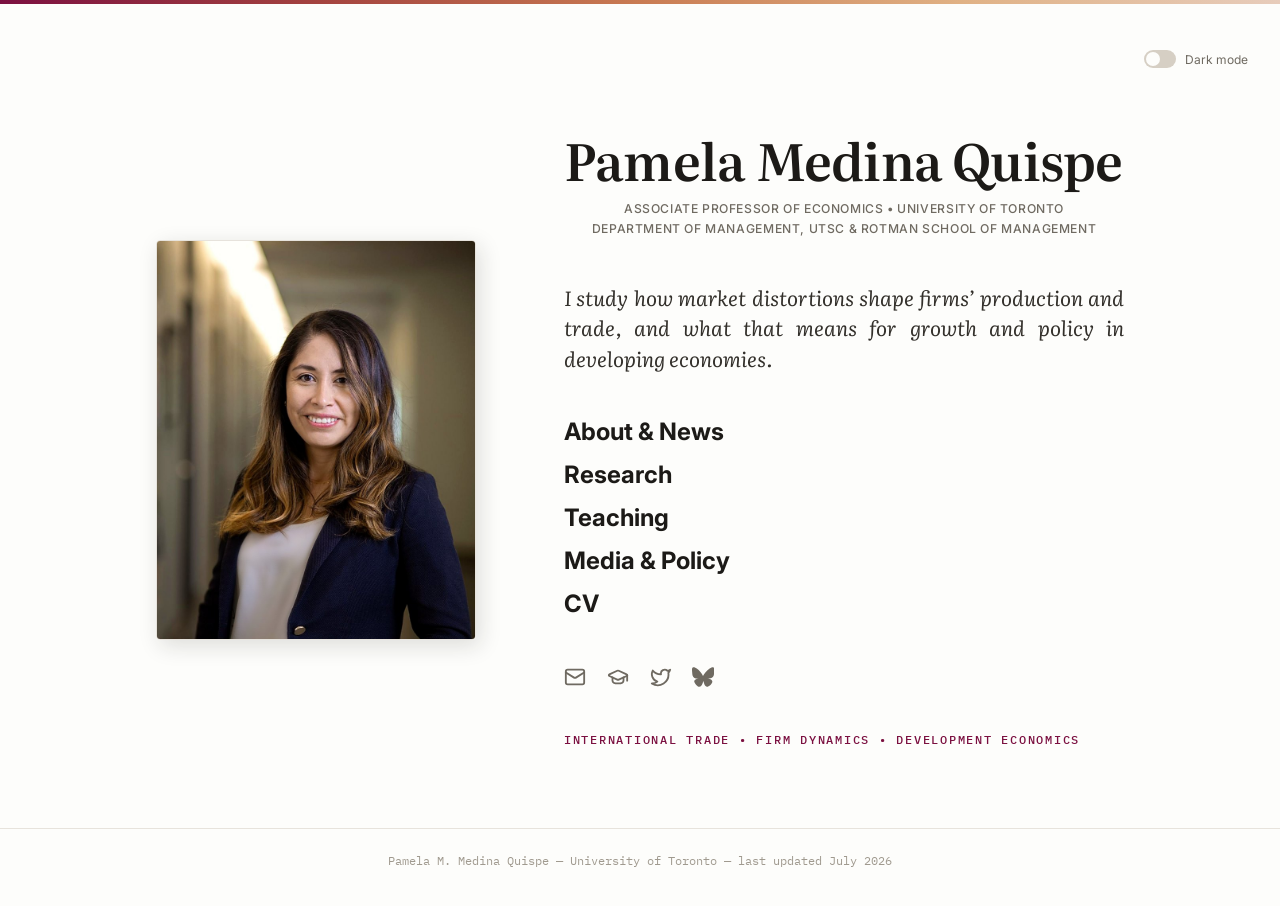
==== index.html @ 0509258d "CV opens in a new tab Co-Authored-By: Claude Fable 5 <noreply@anthropic.com>" ====
<!DOCTYPE html>
<html lang="en">
<head>
<meta charset="utf-8">
<meta name="viewport" content="width=device-width, initial-scale=1">
<title>Pamela Medina Quispe — Economist, University of Toronto</title>
<meta name="description" content="Pamela Medina Quispe is an Associate Professor of Economics at the University of Toronto (UTSC and Rotman School of Management), working on international trade, firm dynamics, and development economics.">
<link rel="stylesheet" href="style.css?v=35">
<link rel="icon" href="data:image/svg+xml,%3Csvg xmlns='http://www.w3.org/2000/svg' viewBox='0 0 64 64'%3E%3Crect width='64' height='64' rx='13' fill='%237b1040'/%3E%3Ctext x='32' y='39' font-family='Georgia,serif' font-size='21' font-weight='600' fill='%23fbf9f4' text-anchor='middle'%3EPMQ%3C/text%3E%3C/svg%3E">
<script>if (localStorage.getItem('theme') === 'dark') document.documentElement.classList.add('dark');</script>
</head>
<body class="home">

<div class="dark-toggle hero-toggle">
  <label class="switch"><input type="checkbox" aria-label="Toggle dark mode"><span class="slider"></span></label>
  <span>Dark mode</span>
</div>

<div class="hero-page">
  <div class="hero-photo">
    <img src="files/photo.jpg?v=2" alt="Pamela Medina Quispe">
  </div>
  <main class="hero-main">
    <h1 class="hero-name">Pamela Medina Quispe</h1>
    <p class="hero-role">Associate Professor of Economics &bull; University of Toronto<br>Department of Management, UTSC &amp; Rotman School of Management</p>
    <p class="hero-tagline">I study how market distortions shape firms&rsquo; production and trade, and what that means for growth and policy in developing economies.</p>
    <nav class="hero-nav">
      <a href="about.html">About &amp; News</a>
      <a href="research.html">Research</a>
      <a href="teaching.html">Teaching</a>
      <a href="media.html">Media &amp; Policy</a>
      <a href="files/MedinaQuispePamela_CV.pdf" target="_blank" rel="noopener">CV</a>
    </nav>
    <p class="hero-links">
      <a href="mailto:pamela.medinaquispe@rotman.utoronto.ca" title="Email" aria-label="Email">
        <svg viewBox="0 0 24 24" fill="none" stroke="currentColor" stroke-width="2" stroke-linecap="round" stroke-linejoin="round"><rect width="20" height="16" x="2" y="4" rx="2"/><path d="m22 7-8.97 5.7a1.94 1.94 0 0 1-2.06 0L2 7"/></svg>
      </a>
      <a href="https://scholar.google.com/citations?user=KDJJ4wYAAAAJ" title="Google Scholar" aria-label="Google Scholar">
        <svg viewBox="0 0 24 24" fill="none" stroke="currentColor" stroke-width="2" stroke-linecap="round" stroke-linejoin="round"><path d="M21.42 10.922a1 1 0 0 0-.019-1.838L12.83 5.18a2 2 0 0 0-1.66 0L2.6 9.08a1 1 0 0 0 0 1.832l8.57 3.908a2 2 0 0 0 1.66 0z"/><path d="M22 10v6"/><path d="M6 12.5V16a6 3 0 0 0 12 0v-3.5"/></svg>
      </a>
      <a href="https://twitter.com/pame_medinaq" title="Twitter/X" aria-label="Twitter/X">
        <svg viewBox="0 0 24 24" fill="none" stroke="currentColor" stroke-width="2" stroke-linecap="round" stroke-linejoin="round"><path d="M22 4s-.7 2.1-2 3.4c1.6 10-9.4 17.3-18 11.6 2.2.1 4.4-.6 6-2C3 15.5.5 9.6 3 5c2.2 2.6 5.6 4.1 9 4-.9-4.2 4-6.6 7-3.8 1.1 0 3-1.2 3-1.2z"/></svg>
      </a>
      <a href="https://bsky.app/profile/pamemedinaq.bsky.social" title="Bluesky" aria-label="Bluesky">
        <svg viewBox="0 0 24 24" fill="currentColor"><path d="M12 10.8c-1.087-2.114-4.046-6.053-6.798-7.995C2.566.944 1.561 1.266.902 1.565.139 1.908 0 3.08 0 3.768c0 .69.378 5.65.624 6.479.815 2.736 3.713 3.66 6.383 3.364.136-.02.275-.039.415-.056-3.912.58-7.387 2.005-2.83 7.078 5.013 5.19 6.87-1.113 7.823-4.308.953 3.195 2.05 9.271 7.733 4.308 4.267-4.308 1.172-6.498-2.74-7.078a8.741 8.741 0 0 1-.415-.056c.14.017.279.036.415.056 2.67.297 5.568-.628 6.383-3.364.246-.828.624-5.79.624-6.478 0-.69-.139-1.861-.902-2.206-.659-.298-1.664-.62-4.3 1.24C16.046 4.748 13.087 8.687 12 10.8Z"/></svg>
      </a>
    </p>
    <p class="hero-keywords">International Trade &bull; Firm Dynamics &bull; Development Economics</p>
  </main>
</div>

<footer>
  Pamela M. Medina Quispe &mdash; University of Toronto &mdash; last updated July 2026
</footer>

<script src="site.js?v=9"></script>

</body>
</html>
---- style.css ----
/* =====================================================
   Pamela Medina Quispe — academic site
   Design: warm-paper editorial (Literata/Inter/Plex Mono),
   sticky sidebar layout, burgundy accent, chip links.
   ===================================================== */

@import url("https://fonts.googleapis.com/css2?family=Literata:ital,opsz,wght@0,7..72,400;0,7..72,500;0,7..72,600;1,7..72,400&family=Inter:wght@400;500;600;700&family=IBM+Plex+Mono:wght@400;500&display=swap");

:root {
  --paper: #fdfdfb;
  --paper-deep: #f7f6f1;
  --ink: #1c1a17;
  --body: #33302b;
  --muted: #6f6a61;
  --faint: #a09a8f;
  --rule: #e7e3dc;
  --accent: #7b1040;
  --accent-hover: #a4225c;
  --serif: "Literata", Georgia, serif;
  --sans: "Inter", -apple-system, system-ui, sans-serif;
  --mono: "IBM Plex Mono", Menlo, Consolas, monospace;
}

*, *::before, *::after { box-sizing: border-box; margin: 0; padding: 0; }

html { scroll-behavior: smooth; }

body {
  font-family: var(--sans);
  font-size: 16px;
  color: var(--body);
  background: var(--paper);
  line-height: 1.65;
  -webkit-font-smoothing: antialiased;
}

a { color: var(--accent); text-decoration: none; }
a:hover { color: var(--accent-hover); }

/* Andean accent stripe */
body::before {
  content: "";
  position: fixed;
  top: 0;
  left: 0;
  right: 0;
  height: 4px;
  background: linear-gradient(90deg, #7b1040, #a4433f, #c97b52, #e0b184, #e7ccbb);
  z-index: 999;
}

::selection { background: rgba(123, 16, 64, 0.14); }

/* ---- Layout: fixed sidebar (à la Kevin) + scrolling content ---- */
.layout {
  margin-left: 300px;
  padding: 3rem 3rem 4rem 5rem;
  display: flex;
  justify-content: center;
}

.layout > .content {
  width: 100%;
  max-width: 980px;
}

/* ---- Sidebar: fixed full-height column, centered ---- */
.sidebar {
  position: fixed;
  top: 0;
  left: 0;
  width: 300px;
  height: 100vh;
  overflow-y: auto;
  padding: 3.6rem 2rem 1.8rem;
  border-right: 1px solid var(--rule);
  background: var(--paper-deep);
  display: flex;
  flex-direction: column;
  align-items: center;
  text-align: center;
}

.sidebar-photo img {
  width: 175px;
  display: block;
  border-radius: 3px;
  border: 1px solid var(--rule);
  box-shadow: 2px 3px 10px rgba(28, 26, 23, 0.1);
}

.sidebar-photo-placeholder {
  width: 175px;
  aspect-ratio: 4 / 5;
  border-radius: 3px;
  background: var(--paper);
  border: 1px solid var(--rule);
  display: flex;
  align-items: center;
  justify-content: center;
  color: var(--faint);
  font-size: 0.8rem;
  text-align: center;
  padding: 1rem;
}

.sidebar-name {
  margin-top: 1.2rem;
  font-family: var(--serif);
  font-size: 1.35rem;
  font-weight: 600;
  letter-spacing: -0.01em;
  color: var(--ink);
  line-height: 1.2;
}
.sidebar-name a { color: inherit; }
.sidebar-name a:hover { color: var(--accent); }

.sidebar-affiliation {
  margin-top: 0.55rem;
  font-family: var(--sans);
  font-size: 0.64rem;
  font-weight: 500;
  letter-spacing: 0.07em;
  text-transform: uppercase;
  color: var(--muted);
  line-height: 1.6;
}

/* Minimal icon row (mirrors the landing) */
.side-icons {
  margin-top: 1.7rem;
  display: flex;
  justify-content: center;
  align-items: center;
  gap: 0.85rem;
}
.side-icons a {
  color: var(--muted);
  display: inline-flex;
  transition: color 0.15s ease, transform 0.15s ease;
}
.side-icons a:hover { color: var(--accent); transform: translateY(-1px); }
.side-icons svg { width: 17px; height: 17px; display: block; }

/* Vertical nav in the sidebar */
.side-nav {
  margin: 1.6rem 0 0;
  display: flex;
  flex-direction: column;
  gap: 0.45rem;
}
.side-nav a {
  position: relative;
  display: inline-block;
  align-self: center;
  font-family: var(--sans);
  font-size: 0.95rem;
  font-weight: 600;
  color: var(--ink);
  line-height: 1.3;
  padding-bottom: 2px;
}
.side-nav a::after {
  content: "";
  position: absolute;
  bottom: 0;
  left: 0;
  width: 0;
  height: 2px;
  background: var(--accent);
  opacity: 0;
  transition: width 0.25s ease, opacity 0.25s ease;
}
.side-nav a:hover { color: var(--accent); }
.side-nav a:hover::after { width: 100%; opacity: 0.45; }
.side-nav a.active { color: var(--accent); }
.side-nav a.active::after { width: 100%; opacity: 1; }

.sidebar-contact {
  margin-top: 1.6rem;
  font-size: 0.78rem;
  color: var(--muted);
  line-height: 1.65;
}
.sidebar-contact a { color: var(--accent); }

.quick-links {
  margin-top: 1.2rem;
  display: flex;
  flex-wrap: wrap;
  justify-content: center;
  gap: 7px;
}
.quick-links a {
  font-size: 0.72rem;
  font-weight: 500;
  letter-spacing: 0.03em;
  color: var(--accent);
  border: 1px solid var(--accent);
  padding: 3px 11px;
  border-radius: 2px;
  white-space: nowrap;
  transition: background 0.15s ease, color 0.15s ease;
}
.quick-links a:hover { background: var(--accent); color: var(--paper); }

/* ---- Dark mode toggle (à la Monica) ---- */
.dark-toggle {
  margin-top: auto;
  padding-top: 1.5rem;
  display: flex;
  align-items: center;
  justify-content: center;
  gap: 0.55rem;
  font-size: 0.75rem;
  color: var(--muted);
}
.switch { position: relative; display: inline-block; width: 32px; height: 18px; }
.switch input { opacity: 0; width: 0; height: 0; }
.slider {
  position: absolute;
  cursor: pointer;
  inset: 0;
  background: #d6cfc4;
  border-radius: 999px;
  transition: 0.2s;
}
.slider::before {
  position: absolute;
  content: "";
  height: 14px;
  width: 14px;
  left: 2px;
  top: 2px;
  background: var(--paper);
  border-radius: 50%;
  transition: 0.2s;
}
.switch input:checked + .slider { background: #4a4038; }
.switch input:checked + .slider::before { transform: translateX(14px); background: #e8e2d8; }

/* ---- Content ---- */
.content { min-width: 0; }

h1 {
  font-family: var(--serif);
  font-size: 1.8rem;
  font-weight: 600;
  letter-spacing: -0.012em;
  color: var(--accent);
  margin-bottom: 1.6rem;
  line-height: 1.15;
}

h2 {
  font-family: var(--serif);
  font-size: 1.25rem;
  font-weight: 600;
  letter-spacing: -0.006em;
  color: var(--ink);
  padding-bottom: 0.5rem;
  border-bottom: 1px solid var(--rule);
  margin: 2.8rem 0 1.4rem;
}
.content > h2:first-child, .content section:first-child h2 { margin-top: 0; }

p { margin-bottom: 1rem; }

.about p {
  font-family: var(--serif);
  font-size: 1.02rem;
  line-height: 1.75;
  color: var(--body);
  text-align: justify;
}
.about strong { color: var(--ink); }

.roles-label {
  font-family: var(--sans);
  font-size: 0.68rem;
  font-weight: 600;
  letter-spacing: 0.12em;
  text-transform: uppercase;
  color: var(--faint);
  margin: 1.6rem 0 0.5rem;
}

.about-roles {
  font-family: var(--serif);
  font-size: 1.02rem;
  line-height: 1.75;
  color: var(--body);
  margin: 0 0 1rem;
  padding-left: 1.25rem;
}
.about-roles li { margin-bottom: 0.35rem; }
.about-roles li::marker { color: var(--accent); }

/* Contact card */
.contact-card {
  display: inline-flex;
  flex-direction: column;
  gap: 0.55rem;
  margin-top: 0.9rem;
  padding: 1rem 1.4rem;
  background: #f9f2ea;
  border-left: 3px solid var(--accent);
  border-radius: 0 10px 10px 0;
  font-size: 0.88rem;
}
.contact-row {
  display: flex;
  align-items: center;
  gap: 0.65rem;
  color: var(--muted);
  line-height: 1.5;
}
.contact-row svg { width: 15px; height: 15px; flex-shrink: 0; color: var(--accent); }
.contact-row a { color: var(--body); }
.contact-row a:hover { color: var(--accent); }

/* ---- Landing hero (à la Kevin: full-page, no sidebar) ---- */
.hero-page {
  min-height: 92vh;
  display: flex;
  align-items: center;
  justify-content: center;
  gap: 5.5rem;
  padding: 3rem 2rem 2rem;
}

.hero-photo { flex-shrink: 0; padding-top: 4vh; }

.hero-photo img {
  width: 320px;
  display: block;
  border-radius: 4px;
  border: 1px solid var(--rule);
  box-shadow: 4px 6px 22px rgba(28, 26, 23, 0.14);
}

.hero-photo-placeholder {
  width: 320px;
  aspect-ratio: 4 / 5;
  border-radius: 4px;
  background: var(--paper-deep);
  border: 1px solid var(--rule);
  display: flex;
  align-items: center;
  justify-content: center;
  color: var(--faint);
  font-size: 0.85rem;
  text-align: center;
  padding: 1rem;
}

.hero-main {
  width: 100%;
  max-width: 560px;
  padding-top: 6vh;
}

.hero-name {
  font-family: var(--serif);
  font-size: clamp(2.3rem, 4vw, 3.2rem);
  font-weight: 600;
  letter-spacing: -0.015em;
  line-height: 1.08;
  color: var(--ink);
  margin-bottom: 0.7rem;
}

/* Gentle entrance */
@media (prefers-reduced-motion: no-preference) {
  .hero-photo, .hero-main {
    animation: fade-up 0.7s ease both;
  }
  .hero-main { animation-delay: 0.12s; }
  @keyframes fade-up {
    from { opacity: 0; transform: translateY(10px); }
    to   { opacity: 1; transform: none; }
  }
}

.hero-role {
  font-family: var(--sans);
  text-align: center;
  font-size: 0.76rem;
  font-weight: 500;
  letter-spacing: 0.05em;
  text-transform: uppercase;
  color: var(--muted);
  line-height: 1.7;
  margin-bottom: 2.6rem;
  white-space: nowrap;
}

.hero-tagline {
  font-family: var(--serif);
  text-align: justify;
  font-size: clamp(1.15rem, 1.6vw, 1.4rem);
  font-weight: 400;
  font-style: italic;
  line-height: 1.5;
  color: var(--body);
  margin-bottom: 2.8rem;
}

.hero-toggle {
  position: fixed;
  top: 1.6rem;
  right: 2rem;
}

.hero-nav {
  display: flex;
  flex-direction: column;
  align-items: flex-start;
  gap: 1.05rem;
  margin-bottom: 3rem;
}
.hero-nav a {
  position: relative;
  display: inline-block;
  font-family: var(--sans);
  font-size: 1.5rem;
  font-weight: 700;
  line-height: 1.1;
  color: var(--ink);
  transition: color 0.25s ease;
}
.hero-nav a::after {
  content: "";
  position: absolute;
  bottom: -4px;
  left: 0;
  width: 0;
  height: 3px;
  background: var(--accent);
  transition: width 0.3s ease;
}
.hero-nav a:hover { color: var(--accent); }
.hero-nav a:hover::after { width: 100%; }

.hero-links {
  display: flex;
  flex-wrap: wrap;
  align-items: center;
  gap: 1.3rem;
  margin-bottom: 2.6rem;
}
.hero-links a {
  color: var(--muted);
  display: inline-flex;
  transition: color 0.15s ease, transform 0.15s ease;
}
.hero-links a:hover { color: var(--accent); transform: translateY(-1px); }
.hero-links svg { width: 22px; height: 22px; display: block; }

.hero-keywords {
  font-family: var(--mono);
  font-size: 0.78rem;
  font-weight: 500;
  letter-spacing: 0.14em;
  text-transform: uppercase;
  color: var(--accent);
}

/* Full-width footer on the landing page */
body.home footer {
  margin-left: 0;
  max-width: none;
}

html.dark @media (max-width: 900px) {
  .hero-page {
    flex-direction: column;
    gap: 2rem;
    min-height: auto;
    padding: 4.5rem 1.5rem 3rem;
  }
  .hero-photo { padding-top: 0; }
  .hero-photo img, .hero-photo-placeholder { width: 190px; }
  .hero-main { padding-top: 0; max-width: 620px; }
  .hero-role { white-space: normal; }
}
html.dark .hero-nav a { color: #e5ded3; }
html.dark .hero-nav a:hover { color: #e08bab; }
html.dark .hero-nav a::after { background: #e08bab; }
html.dark .hero-links a { color: #a59d90; }
html.dark .hero-links a:hover { color: #e08bab; }
html.dark .hero-keywords { color: #e08bab; }

/* ---- News (badges à la Gianmarco) ---- */
.news-list { list-style: none; }
.news-item {
  display: flex;
  gap: 0.9rem;
  padding: 0.6rem 0;
  border-bottom: 1px solid var(--rule);
  font-size: 0.92rem;
  align-items: flex-start;
}
.news-item:last-child { border-bottom: none; }

.news-badge {
  flex-shrink: 0;
  font-family: var(--sans);
  font-size: 0.62rem;
  font-weight: 700;
  text-transform: uppercase;
  letter-spacing: 0.05em;
  color: #fff;
  background: var(--accent);
  padding: 2.5px 8px;
  border-radius: 2px;
  margin-top: 3px;
  white-space: nowrap;
}
.news-badge.paper { background: #1a5c3a; }
.news-badge.award { background: #7b5200; }
.news-badge.appt  { background: #6d2544; }
.news-badge.media { background: #5a2d82; }

.news-date {
  flex-shrink: 0;
  min-width: 3.4rem;
  font-family: var(--mono);
  font-size: 0.76rem;
  color: var(--faint);
  margin-top: 4px;
}

/* ---- Research page (à la Kevin Bryan) ---- */
.coauthor-note { font-size: 0.84rem; color: var(--muted); margin-bottom: 1.6rem; }

.research-group {
  margin: 1.8rem 0;
  padding: 1.3rem 1.7rem 0.8rem;
  border: 1px solid rgba(0, 0, 0, 0.05);
  border-radius: 10px;
}


.group-label {
  margin: 0.2rem 0 0.6rem;
  color: var(--muted);
  font-family: var(--sans);
  font-size: 0.74rem;
  font-weight: 600;
  letter-spacing: 0.12em;
  text-transform: uppercase;
}

.paper-entry {
  padding: 1.1rem 0 1.2rem;
  border-top: 1px solid rgba(0, 0, 0, 0.08);
}
.paper-entry:first-of-type { border-top: 0; }

.paper-title {
  font-family: var(--serif);
  font-size: 1.05rem;
  font-weight: 600;
  letter-spacing: -0.006em;
  color: #54382b;
  line-height: 1.3;
}
.paper-title a { color: inherit; }
.paper-title a:hover { color: var(--accent); }

/* Expandable abstract (à la Kevin: + / − chevron) */
.paper-header {
  display: flex;
  align-items: baseline;
  gap: 10px;
}
.paper-header .paper-title { flex: 1 1 auto; min-width: 0; }
.paper-chevron {
  flex: 0 0 auto;
  font-family: var(--mono);
  font-size: 0.95rem;
  color: var(--accent);
  cursor: pointer;
  user-select: none;
  padding: 0 6px;
}
.paper-chevron:hover { color: var(--accent-hover); }
.paper-chevron::before { content: "+"; }
.paper-entry.open .paper-chevron::before { content: "\2212"; }
.paper-body {
  max-height: 0;
  overflow: hidden;
  transition: max-height 0.3s ease;
}
.paper-body p {
  margin: 0.7rem 0 0;
  padding-top: 0.7rem;
  border-top: 1px solid rgba(0, 0, 0, 0.08);
  font-family: var(--serif);
  font-size: 0.9rem;
  line-height: 1.62;
  color: #55514b;
}

.paper-meta-line {
  display: flex;
  align-items: baseline;
  justify-content: space-between;
  gap: 1.2rem;
  margin-top: 0.35rem;
}

.paper-meta {
  min-width: 0;
  font-family: var(--serif);
  font-size: 0.88rem;
  font-style: italic;
  color: var(--muted);
  line-height: 1.5;
}
.paper-meta a {
  color: inherit;
  border-bottom: 1px dotted var(--faint);
}
.paper-meta a:hover { color: var(--accent); border-bottom-color: var(--accent); }
.paper-meta .journal { color: #55514b; }

.paper-actions {
  display: inline-flex;
  flex: 0 0 auto;
  align-items: baseline;
  white-space: nowrap;
}
.paper-actions a {
  color: var(--accent);
  font-family: var(--mono);
  font-size: 0.68rem;
  letter-spacing: 0.03em;
  text-transform: uppercase;
}
.paper-actions a:hover { text-decoration: underline; text-underline-offset: 3px; }
.paper-actions a + a::before {
  content: "/";
  display: inline-block;
  margin: 0 8px;
  color: var(--faint);
}

.paper-description {
  margin: 0.45rem 0 0;
  font-family: var(--serif);
  font-size: 0.92rem;
  color: #55514b;
  line-height: 1.55;
}

.paper-note {
  margin-top: 0.35rem;
  font-family: var(--serif);
  font-size: 0.85rem;
  color: var(--muted);
  font-style: italic;
}

/* ---- Teaching ---- */
.course-grid {
  display: grid;
  grid-template-columns: repeat(auto-fill, minmax(240px, 1fr));
  gap: 1rem;
  margin-bottom: 0.4rem;
}
.course-card {
  border: 1px solid var(--rule);
  border-radius: 10px;
  padding: 1.1rem 1.3rem 1rem;
  transition: border-color 0.2s ease, transform 0.2s ease, box-shadow 0.2s ease;
}
.course-card:hover {
  border-color: var(--accent);
  transform: translateY(-2px);
  box-shadow: 0 6px 18px rgba(28, 26, 23, 0.06);
}
.course-code {
  display: inline-block;
  font-family: var(--mono);
  font-size: 0.66rem;
  letter-spacing: 0.06em;
  text-transform: uppercase;
  color: var(--accent);
  border: 1px solid currentColor;
  border-radius: 3px;
  padding: 1px 7px;
  margin-bottom: 0.6rem;
}
.course-card .course-title { font-size: 1rem; }
.course-card .course-meta { margin-top: 0.3rem; }

.teaching-note {
  margin-top: 2.4rem;
  font-family: var(--serif);
  font-style: italic;
  font-size: 1rem;
  color: var(--muted);
}

.course { margin-bottom: 1.5rem; }
.course-title {
  font-family: var(--serif);
  font-weight: 600;
  font-size: 1rem;
  color: var(--ink);
}
.course-meta { font-size: 0.86rem; color: var(--muted); margin-top: 1px; }

/* ---- Media ---- */
h2.caps-heading {
  font-family: var(--sans);
  font-size: 0.74rem;
  font-weight: 600;
  letter-spacing: 0.12em;
  text-transform: uppercase;
  color: var(--muted);
  border-bottom: 1px solid var(--rule);
  padding-bottom: 0.5rem;
  margin: 2.6rem 0 0.6rem;
}
html.dark h2.caps-heading { color: #a59d90; border-bottom-color: #3a332c; }

.media-list { list-style: none; }
.media-item {
  display: flex;
  align-items: baseline;
  gap: 0.9rem;
  padding: 0.75rem 0;
  border-bottom: 1px solid var(--rule);
  font-size: 0.92rem;
}
.media-item:last-child { border-bottom: none; }
.media-year {
  flex-shrink: 0;
  min-width: 2.9rem;
  font-family: var(--mono);
  font-size: 0.76rem;
  color: var(--faint);
}
.media-chip {
  flex-shrink: 0;
  font-family: var(--mono);
  font-size: 0.62rem;
  letter-spacing: 0.06em;
  text-transform: uppercase;
  color: var(--accent);
  border: 1px solid currentColor;
  border-radius: 3px;
  padding: 1px 7px;
  position: relative;
  top: -1px;
}
.media-text { line-height: 1.55; }
.media-text a { font-weight: 500; }

/* ---- Footer ---- */
footer {
  margin-left: 300px;
  padding: 1.4rem 3.5rem 2.2rem;
  border-top: 1px solid var(--rule);
  font-family: var(--mono);
  font-size: 0.72rem;
  color: var(--faint);
  text-align: center;
}

/* ---- Dark mode palette (warm) ---- */
html.dark body { background: #181411; color: #d9d2c7; }
html.dark { background: #181411; }
html.dark .sidebar { background: #1d1916; border-right-color: #2e2822; }
html.dark .side-nav a { color: #e5ded3; }
html.dark .side-nav a:hover { color: #e08bab; }
html.dark .side-nav a.active { color: #e08bab; }
html.dark .side-nav a::after { background: #e08bab; }
html.dark a { color: #e08bab; }
html.dark a:hover { color: #eba9c2; }
html.dark h1 { color: #e08bab; }
html.dark h2 { color: #f2ede5; }
html.dark h2 { border-bottom-color: #3a332c; }
html.dark .sidebar-name, html.dark .sidebar-name a { color: #f2ede5; }
html.dark .sidebar-affiliation, html.dark .sidebar-contact { color: #a59d90; }
html.dark .sidebar-contact a { color: #e08bab; }
html.dark .side-icons a { color: #a59d90; }
html.dark .side-icons a:hover { color: #e08bab; }
html.dark .sidebar-photo img { border-color: #3a332c; box-shadow: 2px 3px 10px rgba(0,0,0,0.4); }
html.dark .sidebar-photo-placeholder { background: #241f1b; border-color: #3a332c; color: #7d766b; }
html.dark .quick-links a { color: #e08bab; border-color: #e08bab; }
html.dark .quick-links a:hover { background: #e08bab; color: #181411; }
html.dark .about p { color: #d9d2c7; }
html.dark .about strong { color: #f2ede5; }
html.dark .roles-label { color: #7d766b; }
html.dark .about-roles { color: #d9d2c7; }
html.dark .contact-card { background: #272019; border-left-color: #e08bab; }
html.dark .contact-row { color: #a59d90; }
html.dark .contact-row svg { color: #e08bab; }
html.dark .contact-row a { color: #d9d2c7; }
html.dark .contact-row a:hover { color: #e08bab; }
html.dark .news-item { border-bottom-color: #2e2822; }
html.dark .news-date { color: #7d766b; }
html.dark .research-group { border-color: rgba(255,255,255,0.06); }
html.dark .research-group { border-color: rgba(255,255,255,0.12); }
html.dark .group-label { color: #b3a99a; }
html.dark .paper-entry { border-top-color: rgba(255,255,255,0.08); }
html.dark .paper-title { color: #e2d3c4; }
html.dark .paper-chevron { color: #e08bab; }
html.dark .paper-meta { color: #a59d90; }
html.dark .paper-meta a { color: inherit; border-bottom-color: #4a423a; }
html.dark .paper-meta a:hover { color: #e08bab; border-bottom-color: #e08bab; }
html.dark .paper-meta .journal { color: #c4bbac; }
html.dark .paper-actions a { color: #e08bab; }
html.dark .paper-body p { border-top-color: rgba(255,255,255,0.08); color: #c4bbac; }
html.dark .paper-note { color: #a59d90; }
html.dark .course-title { color: #f2ede5; }
html.dark .course-card { border-color: #3a332c; }
html.dark .course-card:hover { border-color: #e08bab; box-shadow: 0 6px 18px rgba(0,0,0,0.35); }
html.dark .course-code { color: #e08bab; }
html.dark .teaching-note { color: #a59d90; }
html.dark .course-meta { color: #a59d90; }
html.dark .media-item { border-bottom-color: #2e2822; }
html.dark .media-chip { color: #e08bab; }
html.dark .media-year { color: #7d766b; }
html.dark .dark-toggle { color: #a59d90; }
html.dark footer { border-top-color: #2e2822; color: #7d766b; }

/* ---- Responsive ---- */
@media (max-width: 860px) {
  .layout {
    margin-left: 0;
    padding: 1.6rem 1.4rem 3rem;
  }
  .sidebar {
    position: static;
    width: auto;
    height: auto;
    overflow: visible;
    padding: 1.8rem 1.4rem 1.4rem;
    border-right: none;
    border-bottom: 1px solid var(--rule);
  }
  .sidebar-photo img, .sidebar-photo-placeholder { width: 140px; }
  .side-nav {
    flex-direction: row;
    flex-wrap: wrap;
    justify-content: center;
    gap: 0.5rem 1.3rem;
  }
  .dark-toggle { margin-top: 1.2rem; padding-top: 0; }
  footer { margin-left: 0; padding: 1.2rem 1.4rem 2rem; }
  .research-group { padding: 1rem 1.1rem 0.6rem; }
  .paper-meta-line { display: block; }
  .paper-actions { margin-top: 0.3rem; }
}
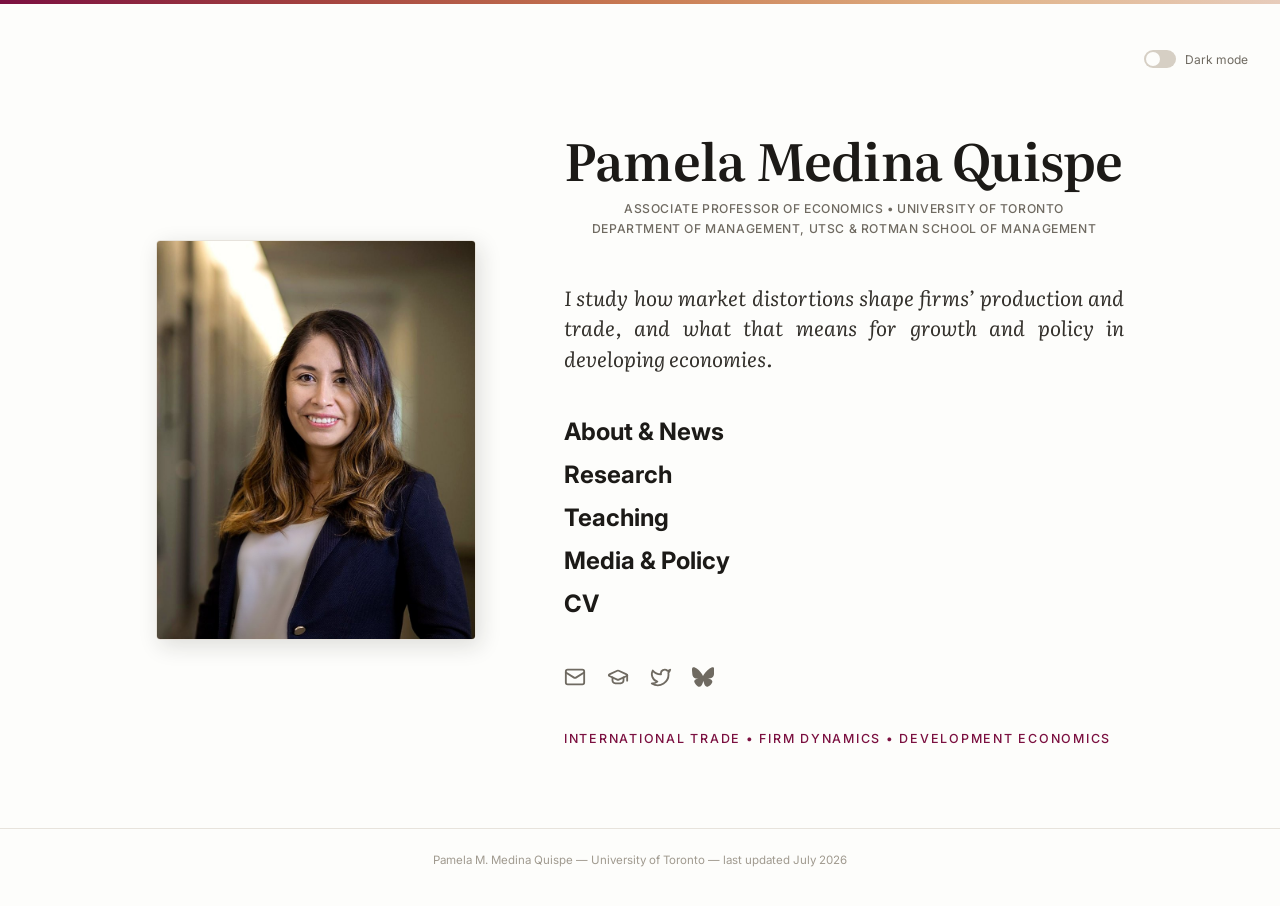
==== commit 0ebcafb5: "Two fonts site-wide: retire IBM Plex Mono, labels use Inter Co-Authored-By: Claude Fable 5 <noreply@" ====
--- a/index.html
+++ b/index.html
@@ -5,7 +5,7 @@
 <meta name="viewport" content="width=device-width, initial-scale=1">
 <title>Pamela Medina Quispe — Economist, University of Toronto</title>
 <meta name="description" content="Pamela Medina Quispe is an Associate Professor of Economics at the University of Toronto (UTSC and Rotman School of Management), working on international trade, firm dynamics, and development economics.">
-<link rel="stylesheet" href="style.css?v=35">
+<link rel="stylesheet" href="style.css?v=36">
 <link rel="icon" href="data:image/svg+xml,%3Csvg xmlns='http://www.w3.org/2000/svg' viewBox='0 0 64 64'%3E%3Crect width='64' height='64' rx='13' fill='%237b1040'/%3E%3Ctext x='32' y='39' font-family='Georgia,serif' font-size='21' font-weight='600' fill='%23fbf9f4' text-anchor='middle'%3EPMQ%3C/text%3E%3C/svg%3E">
 <script>if (localStorage.getItem('theme') === 'dark') document.documentElement.classList.add('dark');</script>
 </head>
--- a/style.css
+++ b/style.css
@@ -4,7 +4,7 @@
    sticky sidebar layout, burgundy accent, chip links.
    ===================================================== */
 
-@import url("https://fonts.googleapis.com/css2?family=Literata:ital,opsz,wght@0,7..72,400;0,7..72,500;0,7..72,600;1,7..72,400&family=Inter:wght@400;500;600;700&family=IBM+Plex+Mono:wght@400;500&display=swap");
+@import url("https://fonts.googleapis.com/css2?family=Literata:ital,opsz,wght@0,7..72,400;0,7..72,500;0,7..72,600;1,7..72,400&family=Inter:wght@400;500;600;700&display=swap");
 
 :root {
   --paper: #fdfdfb;
@@ -18,7 +18,7 @@
   --accent-hover: #a4225c;
   --serif: "Literata", Georgia, serif;
   --sans: "Inter", -apple-system, system-ui, sans-serif;
-  --mono: "IBM Plex Mono", Menlo, Consolas, monospace;
+  --mono: "Inter", -apple-system, system-ui, sans-serif;
 }
 
 *, *::before, *::after { box-sizing: border-box; margin: 0; padding: 0; }
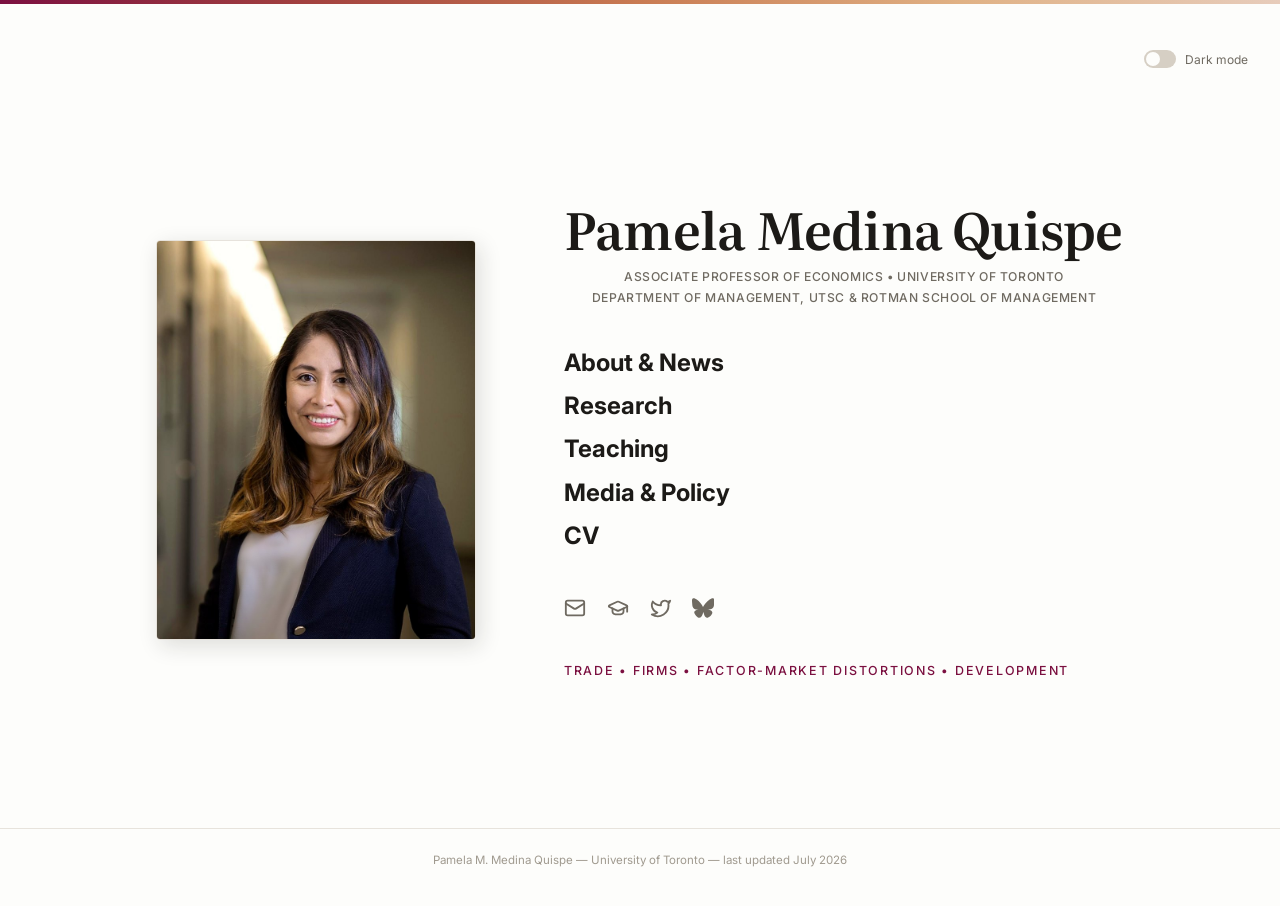
==== commit dd0b1a03: "Landing: keywords replace tagline (Trade / Firms / Factor-Market Distortions / Development) Co-Autho" ====
--- a/index.html
+++ b/index.html
@@ -23,7 +23,6 @@
   <main class="hero-main">
     <h1 class="hero-name">Pamela Medina Quispe</h1>
     <p class="hero-role">Associate Professor of Economics &bull; University of Toronto<br>Department of Management, UTSC &amp; Rotman School of Management</p>
-    <p class="hero-tagline">I study how market distortions shape firms&rsquo; production and trade, and what that means for growth and policy in developing economies.</p>
     <nav class="hero-nav">
       <a href="about.html">About &amp; News</a>
       <a href="research.html">Research</a>
@@ -45,7 +44,7 @@
         <svg viewBox="0 0 24 24" fill="currentColor"><path d="M12 10.8c-1.087-2.114-4.046-6.053-6.798-7.995C2.566.944 1.561 1.266.902 1.565.139 1.908 0 3.08 0 3.768c0 .69.378 5.65.624 6.479.815 2.736 3.713 3.66 6.383 3.364.136-.02.275-.039.415-.056-3.912.58-7.387 2.005-2.83 7.078 5.013 5.19 6.87-1.113 7.823-4.308.953 3.195 2.05 9.271 7.733 4.308 4.267-4.308 1.172-6.498-2.74-7.078a8.741 8.741 0 0 1-.415-.056c.14.017.279.036.415.056 2.67.297 5.568-.628 6.383-3.364.246-.828.624-5.79.624-6.478 0-.69-.139-1.861-.902-2.206-.659-.298-1.664-.62-4.3 1.24C16.046 4.748 13.087 8.687 12 10.8Z"/></svg>
       </a>
     </p>
-    <p class="hero-keywords">International Trade &bull; Firm Dynamics &bull; Development Economics</p>
+    <p class="hero-keywords">Trade &bull; Firms &bull; Factor-Market Distortions &bull; Development</p>
   </main>
 </div>
 
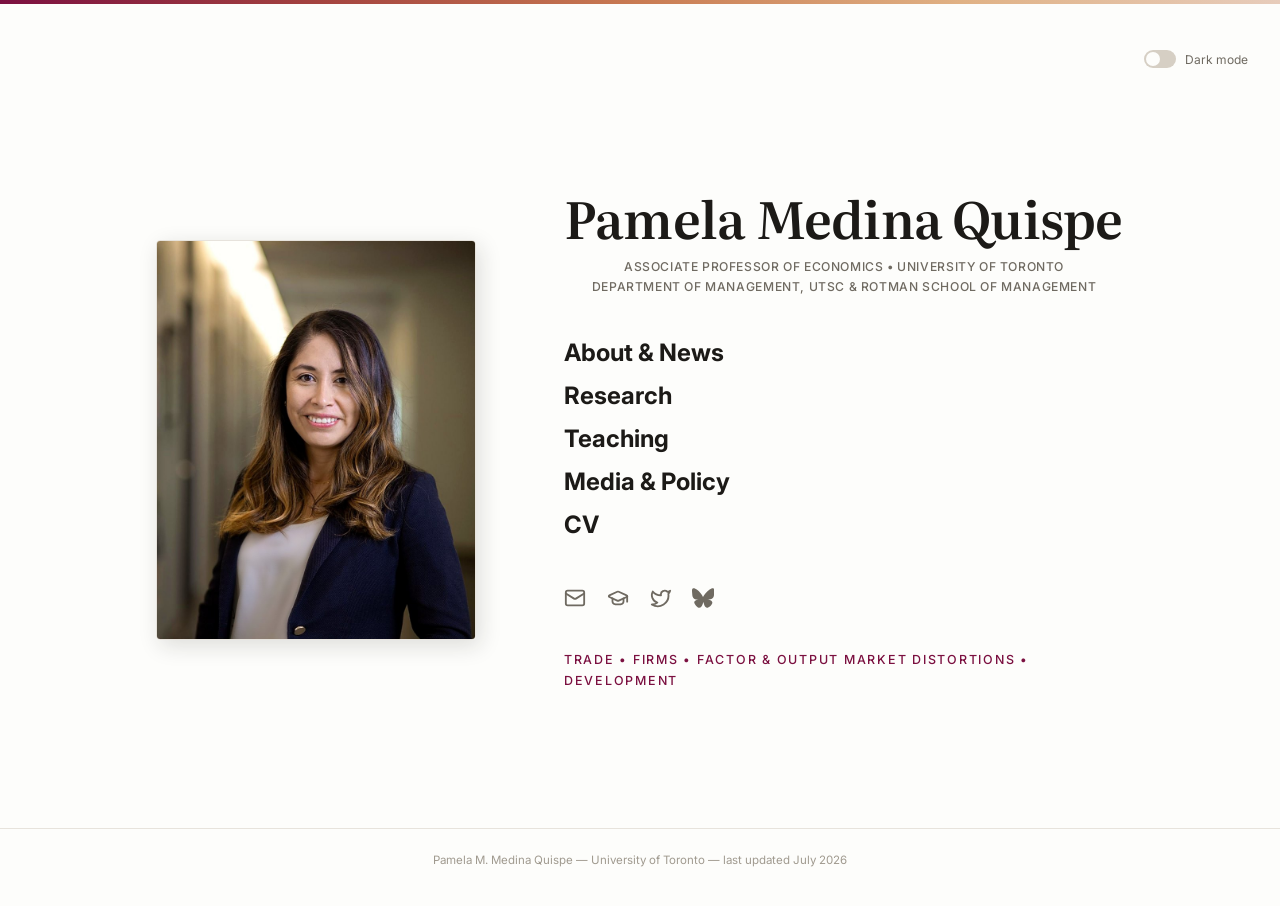
==== commit 624d098e: "Keywords: factor & output market distortions Co-Authored-By: Claude Fable 5 <noreply@anthropic.com>" ====
--- a/index.html
+++ b/index.html
@@ -44,7 +44,7 @@
         <svg viewBox="0 0 24 24" fill="currentColor"><path d="M12 10.8c-1.087-2.114-4.046-6.053-6.798-7.995C2.566.944 1.561 1.266.902 1.565.139 1.908 0 3.08 0 3.768c0 .69.378 5.65.624 6.479.815 2.736 3.713 3.66 6.383 3.364.136-.02.275-.039.415-.056-3.912.58-7.387 2.005-2.83 7.078 5.013 5.19 6.87-1.113 7.823-4.308.953 3.195 2.05 9.271 7.733 4.308 4.267-4.308 1.172-6.498-2.74-7.078a8.741 8.741 0 0 1-.415-.056c.14.017.279.036.415.056 2.67.297 5.568-.628 6.383-3.364.246-.828.624-5.79.624-6.478 0-.69-.139-1.861-.902-2.206-.659-.298-1.664-.62-4.3 1.24C16.046 4.748 13.087 8.687 12 10.8Z"/></svg>
       </a>
     </p>
-    <p class="hero-keywords">Trade &bull; Firms &bull; Factor-Market Distortions &bull; Development</p>
+    <p class="hero-keywords">Trade &bull; Firms &bull; Factor &amp; Output Market Distortions &bull; Development</p>
   </main>
 </div>
 
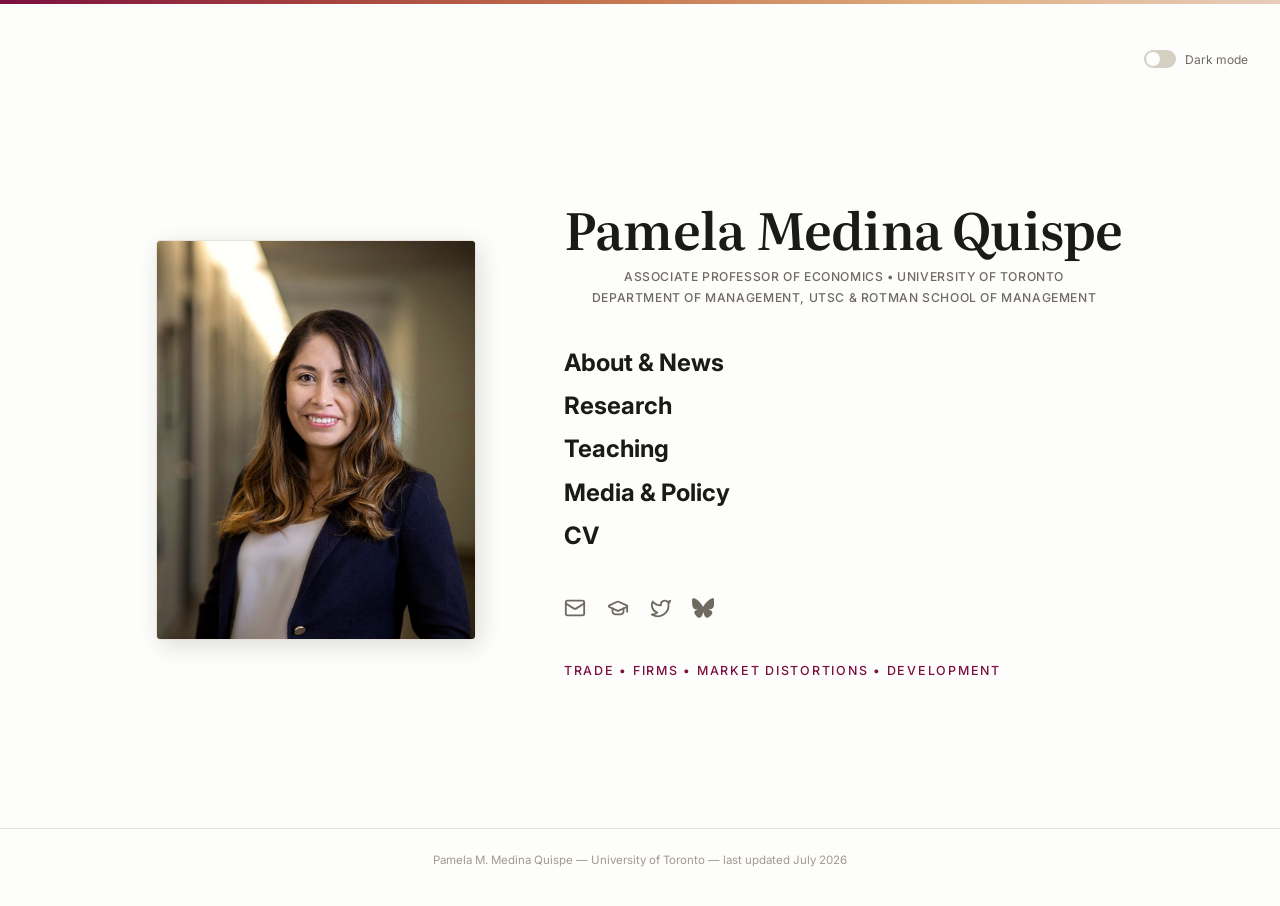
==== commit 0c2edff2: "Keywords: Market Distortions Co-Authored-By: Claude Fable 5 <noreply@anthropic.com>" ====
--- a/index.html
+++ b/index.html
@@ -44,7 +44,7 @@
         <svg viewBox="0 0 24 24" fill="currentColor"><path d="M12 10.8c-1.087-2.114-4.046-6.053-6.798-7.995C2.566.944 1.561 1.266.902 1.565.139 1.908 0 3.08 0 3.768c0 .69.378 5.65.624 6.479.815 2.736 3.713 3.66 6.383 3.364.136-.02.275-.039.415-.056-3.912.58-7.387 2.005-2.83 7.078 5.013 5.19 6.87-1.113 7.823-4.308.953 3.195 2.05 9.271 7.733 4.308 4.267-4.308 1.172-6.498-2.74-7.078a8.741 8.741 0 0 1-.415-.056c.14.017.279.036.415.056 2.67.297 5.568-.628 6.383-3.364.246-.828.624-5.79.624-6.478 0-.69-.139-1.861-.902-2.206-.659-.298-1.664-.62-4.3 1.24C16.046 4.748 13.087 8.687 12 10.8Z"/></svg>
       </a>
     </p>
-    <p class="hero-keywords">Trade &bull; Firms &bull; Factor &amp; Output Market Distortions &bull; Development</p>
+    <p class="hero-keywords">Trade &bull; Firms &bull; Market Distortions &bull; Development</p>
   </main>
 </div>
 
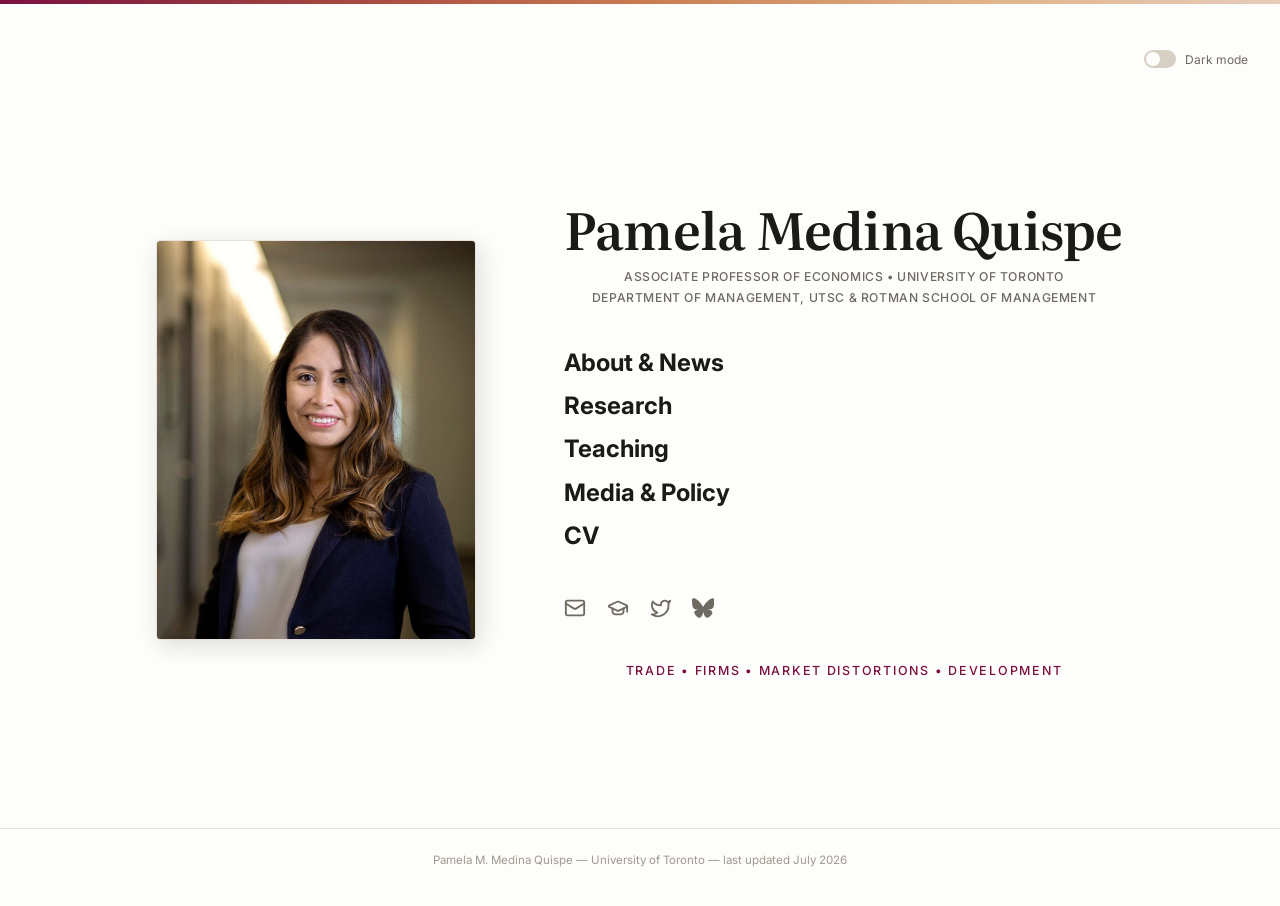
==== commit 251ad659: "Center the keywords line Co-Authored-By: Claude Fable 5 <noreply@anthropic.com>" ====
--- a/index.html
+++ b/index.html
@@ -5,7 +5,7 @@
 <meta name="viewport" content="width=device-width, initial-scale=1">
 <title>Pamela Medina Quispe — Economist, University of Toronto</title>
 <meta name="description" content="Pamela Medina Quispe is an Associate Professor of Economics at the University of Toronto (UTSC and Rotman School of Management), working on international trade, firm dynamics, and development economics.">
-<link rel="stylesheet" href="style.css?v=36">
+<link rel="stylesheet" href="style.css?v=37">
 <link rel="icon" href="data:image/svg+xml,%3Csvg xmlns='http://www.w3.org/2000/svg' viewBox='0 0 64 64'%3E%3Crect width='64' height='64' rx='13' fill='%237b1040'/%3E%3Ctext x='32' y='39' font-family='Georgia,serif' font-size='21' font-weight='600' fill='%23fbf9f4' text-anchor='middle'%3EPMQ%3C/text%3E%3C/svg%3E">
 <script>if (localStorage.getItem('theme') === 'dark') document.documentElement.classList.add('dark');</script>
 </head>
--- a/style.css
+++ b/style.css
@@ -465,6 +465,7 @@
   letter-spacing: 0.14em;
   text-transform: uppercase;
   color: var(--accent);
+  text-align: center;
 }
 
 /* Full-width footer on the landing page */
